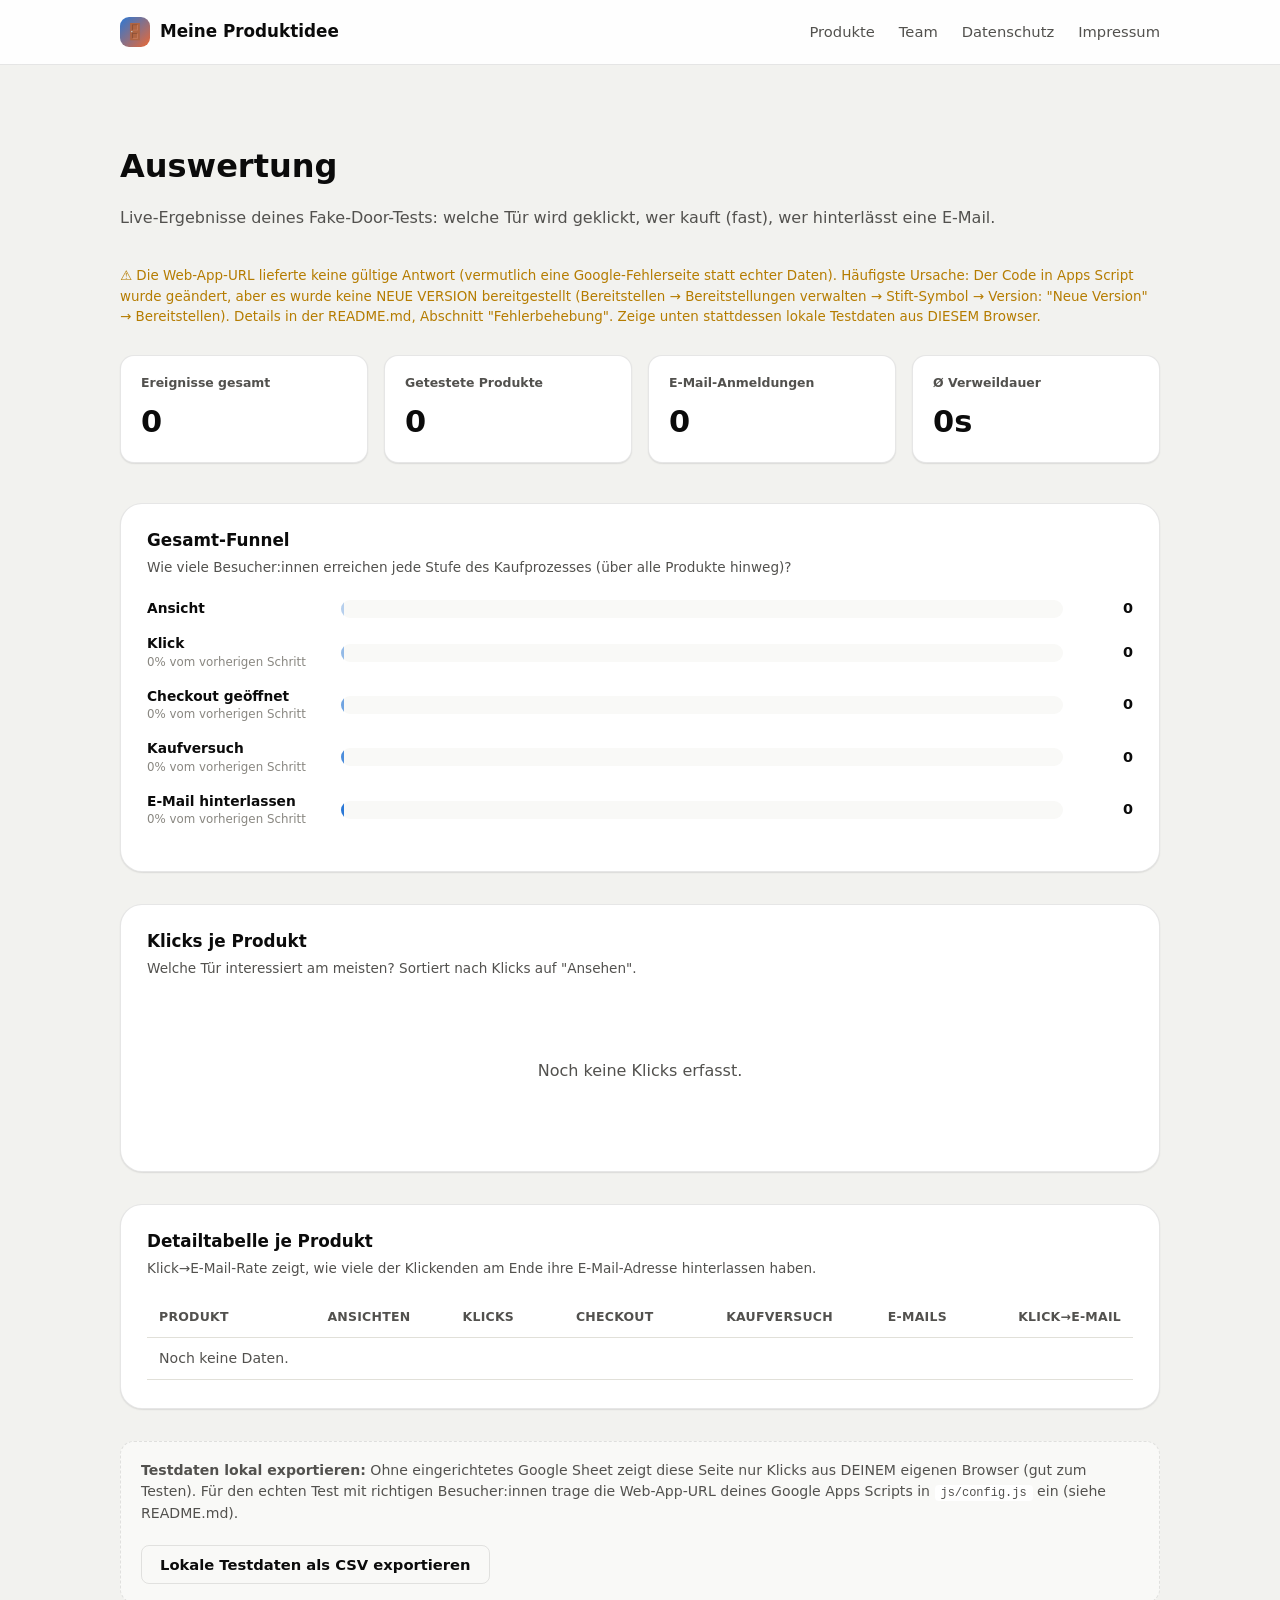
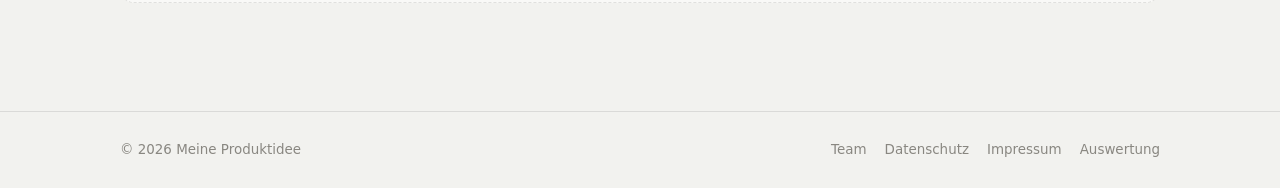
==== auswertung.html @ 1267caf6 "fake door test v1" ====
<!doctype html>
<html lang="de">
<head>
<meta charset="UTF-8">
<meta name="viewport" content="width=device-width, initial-scale=1">
<title>Auswertung – {{siteTitle}}</title>
<link rel="stylesheet" href="css/style.css">
</head>
<body>

<header class="site-header">
  <div class="container">
    <a href="index.html" class="brand">
      <span class="logo-dot"><span data-logo-emoji>🚪</span></span>
      <span data-site-title>Meine Produktidee</span>
    </a>
    <nav class="nav-links">
      <a href="index.html">Produkte</a>
      <a href="team.html">Team</a>
      <a href="datenschutz.html">Datenschutz</a>
      <a href="impressum.html">Impressum</a>
    </nav>
  </div>
</header>

<div class="page-content">
  <div class="container">
    <h1>Auswertung</h1>
    <p class="lead">Live-Ergebnisse deines Fake-Door-Tests: welche Tür wird geklickt, wer kauft (fast), wer hinterlässt eine E-Mail.</p>
    <p class="source-note" id="sourceNote"></p>

    <div class="kpi-row">
      <div class="kpi-tile">
        <div class="kpi-label">Ereignisse gesamt</div>
        <div class="kpi-value" id="kpiEvents">0</div>
      </div>
      <div class="kpi-tile">
        <div class="kpi-label">Getestete Produkte</div>
        <div class="kpi-value" id="kpiDoors">0</div>
      </div>
      <div class="kpi-tile">
        <div class="kpi-label">E-Mail-Anmeldungen</div>
        <div class="kpi-value" id="kpiEmails">0</div>
      </div>
      <div class="kpi-tile">
        <div class="kpi-label">Ø Verweildauer</div>
        <div class="kpi-value" id="kpiDuration">0s</div>
      </div>
    </div>

    <div class="viz-card">
      <h2>Gesamt-Funnel</h2>
      <p class="viz-sub">Wie viele Besucher:innen erreichen jede Stufe des Kaufprozesses (über alle Produkte hinweg)?</p>
      <div id="funnelChart"></div>
    </div>

    <div class="viz-card">
      <h2>Klicks je Produkt</h2>
      <p class="viz-sub">Welche Tür interessiert am meisten? Sortiert nach Klicks auf "Ansehen".</p>
      <div id="doorBars"></div>
    </div>

    <div class="viz-card">
      <h2>Detailtabelle je Produkt</h2>
      <p class="viz-sub">Klick→E-Mail-Rate zeigt, wie viele der Klickenden am Ende ihre E-Mail-Adresse hinterlassen haben.</p>
      <div class="data-table-wrap">
        <table class="data-table" id="doorTable">
          <thead>
            <tr>
              <th>Produkt</th>
              <th>Ansichten</th>
              <th>Klicks</th>
              <th>Checkout</th>
              <th>Kaufversuch</th>
              <th>E-Mails</th>
              <th>Klick→E-Mail</th>
            </tr>
          </thead>
          <tbody></tbody>
        </table>
      </div>
    </div>

    <div class="setup-callout">
      <strong>Testdaten lokal exportieren:</strong> Ohne eingerichtetes Google Sheet zeigt diese Seite nur Klicks aus
      DEINEM eigenen Browser (gut zum Testen). Für den echten Test mit richtigen Besucher:innen trage die
      Web-App-URL deines Google Apps Scripts in <code>js/config.js</code> ein (siehe README.md).
      <br><br>
      <button type="button" class="btn btn-ghost" id="exportCsvBtn">Lokale Testdaten als CSV exportieren</button>
    </div>
  </div>
</div>

<footer class="site-footer">
  <div class="container">
    <span>&copy; <span id="year"></span> <span data-site-title>Meine Produktidee</span></span>
    <nav>
      <a href="team.html">Team</a>
      <a href="datenschutz.html">Datenschutz</a>
      <a href="impressum.html">Impressum</a>
      <a href="auswertung.html">Auswertung</a>
    </nav>
  </div>
</footer>

<script src="js/config.js"></script>
<script src="js/tracking.js"></script>
<script src="js/app.js"></script>
<script src="js/stats.js"></script>
<script>document.getElementById("year").textContent = new Date().getFullYear();</script>
</body>
</html>
---- css/style.css ----
/* =====================================================================
   FAKE-DOOR-TEST – ZENTRALES STYLESHEET
   Farben lassen sich unten in :root anpassen. Wer NUR die Markenfarbe
   wechseln will, ändert --brand und --brand-dark. Mehr Feintuning ist
   nicht nötig, um professionell auszusehen.
   ===================================================================== */

:root {
  color-scheme: light;

  /* Marke – hier deine Hauptfarbe eintragen (Hex-Code) */
  --brand: #2a78d6;
  --brand-dark: #184f95;
  --brand-contrast: #ffffff;
  --accent: #eb6834;
  --accent-dark: #b94d20;

  /* Neutrale Töne */
  --surface-1: #ffffff;
  --surface-2: #f9f9f7;
  --page-plane: #f2f2ef;
  --text-primary: #0b0b0b;
  --text-secondary: #52514e;
  --muted: #898781;
  --gridline: #e1e0d9;
  --border: rgba(11, 11, 11, 0.1);

  /* Status */
  --good: #0ca30c;
  --good-bg: #e8f7e8;
  --critical: #d03b3b;
  --critical-bg: #fbeaea;
  --warning: #b57c00;
  --warning-bg: #fdf3dc;

  --radius-sm: 8px;
  --radius-md: 14px;
  --radius-lg: 22px;
  --shadow-sm: 0 1px 2px rgba(11, 11, 11, 0.06), 0 1px 1px rgba(11, 11, 11, 0.04);
  --shadow-md: 0 8px 24px rgba(11, 11, 11, 0.10), 0 2px 6px rgba(11, 11, 11, 0.06);
  --shadow-lg: 0 24px 60px rgba(11, 11, 11, 0.22);
  --font: system-ui, -apple-system, "Segoe UI", Roboto, sans-serif;
}

@media (prefers-color-scheme: dark) {
  :root:not([data-theme="light"]) {
    color-scheme: dark;
    --surface-1: #1e1e1c;
    --surface-2: #171716;
    --page-plane: #0d0d0d;
    --text-primary: #ffffff;
    --text-secondary: #c3c2b7;
    --muted: #8f8d86;
    --gridline: #2c2c2a;
    --border: rgba(255, 255, 255, 0.12);
    --good: #0ca30c;
    --good-bg: #113311;
    --critical: #e66767;
    --critical-bg: #3a1616;
    --warning: #eda100;
    --warning-bg: #3a2c05;
    --shadow-md: 0 8px 24px rgba(0, 0, 0, 0.45), 0 2px 6px rgba(0, 0, 0, 0.3);
    --shadow-lg: 0 24px 60px rgba(0, 0, 0, 0.6);
  }
}

* { box-sizing: border-box; }
html, body { margin: 0; padding: 0; }
body {
  font-family: var(--font);
  background: var(--page-plane);
  color: var(--text-primary);
  line-height: 1.5;
  -webkit-font-smoothing: antialiased;
}
img { max-width: 100%; display: block; }
a { color: var(--brand); text-decoration: none; }
a:hover { text-decoration: underline; }
.container {
  max-width: 1080px;
  margin: 0 auto;
  padding: 0 20px;
}
button { font-family: inherit; }

/* ---------- Header / Nav ---------- */
.site-header {
  position: sticky;
  top: 0;
  z-index: 40;
  background: color-mix(in srgb, var(--surface-1) 92%, transparent);
  backdrop-filter: saturate(180%) blur(10px);
  border-bottom: 1px solid var(--border);
}
.site-header .container {
  display: flex;
  align-items: center;
  justify-content: space-between;
  height: 64px;
}
.brand {
  display: flex;
  align-items: center;
  gap: 10px;
  font-weight: 700;
  font-size: 1.05rem;
  color: var(--text-primary);
}
.brand:hover { text-decoration: none; }
.brand .logo-dot {
  width: 30px;
  height: 30px;
  border-radius: 9px;
  background: linear-gradient(135deg, var(--brand), var(--accent));
  display: flex;
  align-items: center;
  justify-content: center;
  font-size: 1rem;
}
.nav-links {
  display: flex;
  gap: 24px;
  align-items: center;
}
.nav-links a {
  color: var(--text-secondary);
  font-size: 0.92rem;
  font-weight: 500;
}
.nav-links a:hover { color: var(--text-primary); text-decoration: none; }

@media (max-width: 640px) {
  .site-header .container {
    flex-wrap: wrap;
    height: auto;
    row-gap: 8px;
    padding-top: 12px;
    padding-bottom: 12px;
  }
  .nav-links {
    width: 100%;
    flex-wrap: wrap;
    justify-content: center;
    gap: 8px 16px;
  }
}

/* ---------- Hero ---------- */
.hero {
  padding: 72px 0 48px;
  text-align: center;
}
.hero h1 {
  font-size: clamp(2rem, 4.5vw, 3rem);
  line-height: 1.15;
  margin: 0 0 16px;
  letter-spacing: -0.02em;
}
.hero p.subtext {
  font-size: 1.15rem;
  color: var(--text-secondary);
  max-width: 640px;
  margin: 0 auto;
}
.hero .badge {
  display: inline-block;
  padding: 6px 14px;
  border-radius: 999px;
  background: color-mix(in srgb, var(--brand) 12%, transparent);
  color: var(--brand-dark);
  font-size: 0.82rem;
  font-weight: 600;
  margin-bottom: 18px;
}

/* ---------- Doors grid ---------- */
.doors-section { padding: 24px 0 80px; }
.doors-grid {
  display: grid;
  grid-template-columns: repeat(auto-fit, minmax(260px, 1fr));
  gap: 22px;
  margin-top: 32px;
}
.door-card {
  background: var(--surface-1);
  border: 1px solid var(--border);
  border-radius: var(--radius-lg);
  overflow: hidden;
  box-shadow: var(--shadow-sm);
  transition: transform 0.18s ease, box-shadow 0.18s ease;
  cursor: pointer;
  display: flex;
  flex-direction: column;
  text-align: left;
}
.door-card:hover {
  transform: translateY(-4px);
  box-shadow: var(--shadow-md);
}
.door-media {
  aspect-ratio: 4 / 3;
  width: 100%;
  background: linear-gradient(135deg, var(--brand), var(--accent));
  display: flex;
  align-items: center;
  justify-content: center;
  font-size: 3rem;
  position: relative;
}
.door-media img { width: 100%; height: 100%; object-fit: cover; }
.door-badge {
  position: absolute;
  top: 12px;
  left: 12px;
  background: var(--surface-1);
  color: var(--text-primary);
  font-size: 0.72rem;
  font-weight: 700;
  padding: 4px 10px;
  border-radius: 999px;
  box-shadow: var(--shadow-sm);
}
.door-body {
  padding: 18px 20px 20px;
  display: flex;
  flex-direction: column;
  gap: 8px;
  flex: 1;
}
.door-body h3 { margin: 0; font-size: 1.1rem; }
.door-body p {
  margin: 0;
  color: var(--text-secondary);
  font-size: 0.92rem;
  flex: 1;
}
.door-footer {
  display: flex;
  align-items: center;
  justify-content: space-between;
  margin-top: 6px;
}
.door-price { font-weight: 700; font-size: 1.05rem; }
.btn {
  display: inline-flex;
  align-items: center;
  justify-content: center;
  gap: 8px;
  padding: 10px 18px;
  border-radius: var(--radius-sm);
  border: none;
  font-weight: 600;
  font-size: 0.92rem;
  cursor: pointer;
  transition: filter 0.15s ease, transform 0.1s ease;
}
.btn:active { transform: scale(0.98); }
.btn-primary { background: var(--brand); color: var(--brand-contrast); }
.btn-primary:hover { filter: brightness(1.08); }
.btn-accent { background: var(--accent); color: #fff; }
.btn-accent:hover { filter: brightness(1.08); }
.btn-ghost {
  background: transparent;
  color: var(--text-primary);
  border: 1px solid var(--border);
}
.btn-ghost:hover { background: var(--surface-2); }
.btn-block { width: 100%; }
.btn:disabled { opacity: 0.6; cursor: not-allowed; }

/* ---------- Modal / Checkout ---------- */
.modal-overlay {
  position: fixed;
  inset: 0;
  background: rgba(11, 11, 11, 0.55);
  display: none;
  align-items: center;
  justify-content: center;
  padding: 20px;
  z-index: 100;
}
.modal-overlay.open { display: flex; }
.modal-card {
  background: var(--surface-1);
  border-radius: var(--radius-lg);
  max-width: 460px;
  width: 100%;
  max-height: 92vh;
  overflow-y: auto;
  box-shadow: var(--shadow-lg);
  padding: 26px 26px 28px;
  position: relative;
  animation: modal-in 0.18s ease;
}
@keyframes modal-in {
  from { opacity: 0; transform: translateY(8px) scale(0.98); }
  to { opacity: 1; transform: translateY(0) scale(1); }
}
.modal-close {
  position: absolute;
  top: 16px;
  right: 16px;
  width: 32px;
  height: 32px;
  border-radius: 50%;
  border: none;
  background: var(--surface-2);
  color: var(--text-secondary);
  font-size: 1.1rem;
  cursor: pointer;
  display: flex;
  align-items: center;
  justify-content: center;
}
.modal-close:hover { background: var(--gridline); }
.modal-product {
  display: flex;
  gap: 14px;
  align-items: center;
  margin-bottom: 18px;
  padding-bottom: 18px;
  border-bottom: 1px solid var(--gridline);
}
.modal-product .thumb {
  width: 52px;
  height: 52px;
  border-radius: 12px;
  background: linear-gradient(135deg, var(--brand), var(--accent));
  display: flex;
  align-items: center;
  justify-content: center;
  font-size: 1.5rem;
  flex-shrink: 0;
  overflow: hidden;
}
.modal-product .thumb img { width: 100%; height: 100%; object-fit: cover; }
.modal-product h2 { margin: 0 0 2px; font-size: 1.08rem; }
.modal-product .price { color: var(--text-secondary); font-size: 0.9rem; }

.field { margin-bottom: 14px; }
.field label {
  display: block;
  font-size: 0.82rem;
  font-weight: 600;
  margin-bottom: 6px;
  color: var(--text-secondary);
}
.field input {
  width: 100%;
  padding: 11px 13px;
  border-radius: var(--radius-sm);
  border: 1px solid var(--border);
  background: var(--surface-2);
  color: var(--text-primary);
  font-size: 0.95rem;
}
.field input:focus {
  outline: 2px solid var(--brand);
  outline-offset: 1px;
}
.field-row { display: flex; gap: 12px; }
.field-row .field { flex: 1; }

.demo-note {
  font-size: 0.76rem;
  color: var(--muted);
  text-align: center;
  margin-top: 14px;
  display: flex;
  align-items: center;
  justify-content: center;
  gap: 6px;
}

.step { display: none; }
.step.active { display: block; }

.reveal-icon {
  width: 56px;
  height: 56px;
  border-radius: 50%;
  background: color-mix(in srgb, var(--brand) 14%, transparent);
  display: flex;
  align-items: center;
  justify-content: center;
  font-size: 1.6rem;
  margin: 4px auto 16px;
}
.reveal-title { text-align: center; font-size: 1.2rem; margin: 0 0 8px; }
.reveal-text {
  text-align: center;
  color: var(--text-secondary);
  font-size: 0.94rem;
  margin: 0 0 20px;
}
.consent-line {
  display: flex;
  gap: 8px;
  align-items: flex-start;
  font-size: 0.78rem;
  color: var(--text-secondary);
  margin: 12px 0 18px;
}
.consent-line input { margin-top: 3px; }

.form-msg {
  font-size: 0.85rem;
  padding: 10px 12px;
  border-radius: var(--radius-sm);
  margin-top: 10px;
  display: none;
}
.form-msg.show { display: block; }
.form-msg.success { background: var(--good-bg); color: var(--good); }
.form-msg.error { background: var(--critical-bg); color: var(--critical); }

.thanks-box { text-align: center; padding: 6px 0 4px; }

/* ---------- Team ---------- */
.team-grid {
  display: grid;
  grid-template-columns: repeat(auto-fit, minmax(220px, 1fr));
  gap: 24px;
  margin-top: 32px;
}
.team-card {
  background: var(--surface-1);
  border: 1px solid var(--border);
  border-radius: var(--radius-lg);
  padding: 24px 20px;
  text-align: center;
  box-shadow: var(--shadow-sm);
}
.team-avatar {
  width: 84px;
  height: 84px;
  border-radius: 50%;
  margin: 0 auto 14px;
  background: linear-gradient(135deg, var(--brand), var(--accent));
  display: flex;
  align-items: center;
  justify-content: center;
  font-size: 1.8rem;
  color: #fff;
  overflow: hidden;
}
.team-avatar img { width: 100%; height: 100%; object-fit: cover; }
.team-card h3 { margin: 0 0 2px; }
.team-card .role { color: var(--brand); font-size: 0.86rem; font-weight: 600; margin-bottom: 8px; }
.team-card p.bio { color: var(--text-secondary); font-size: 0.88rem; margin: 0; }

/* ---------- Static content pages ---------- */
.page-content { padding: 56px 0 80px; }
.page-content h1 { font-size: 2rem; margin-bottom: 6px; }
.page-content .lead { color: var(--text-secondary); margin-bottom: 36px; }
.page-content h2 { font-size: 1.2rem; margin-top: 36px; }
.page-content section { max-width: 760px; }
.placeholder {
  background: var(--warning-bg);
  color: var(--warning);
  padding: 2px 6px;
  border-radius: 4px;
  font-weight: 600;
  font-size: 0.92em;
}

/* ---------- Footer ---------- */
.site-footer {
  border-top: 1px solid var(--border);
  padding: 28px 0;
  color: var(--muted);
  font-size: 0.84rem;
}
.site-footer .container {
  display: flex;
  flex-wrap: wrap;
  gap: 14px;
  align-items: center;
  justify-content: space-between;
}
.site-footer nav { display: flex; gap: 18px; flex-wrap: wrap; }
.site-footer a { color: var(--muted); }

/* ---------- Consent banner ---------- */
.consent-banner {
  position: fixed;
  left: 16px;
  right: 16px;
  bottom: 16px;
  max-width: 640px;
  margin: 0 auto;
  background: var(--surface-1);
  border: 1px solid var(--border);
  border-radius: var(--radius-md);
  box-shadow: var(--shadow-lg);
  padding: 18px 20px;
  z-index: 200;
  display: none;
}
.consent-banner.open { display: block; }
.consent-banner p {
  margin: 0 0 12px;
  font-size: 0.86rem;
  color: var(--text-secondary);
}
.consent-banner .actions { display: flex; gap: 10px; flex-wrap: wrap; }

/* ---------- Utility ---------- */
.spinner {
  width: 18px;
  height: 18px;
  border-radius: 50%;
  border: 2.5px solid rgba(255, 255, 255, 0.4);
  border-top-color: #fff;
  animation: spin 0.7s linear infinite;
  display: inline-block;
}
@keyframes spin { to { transform: rotate(360deg); } }

.visually-hidden {
  position: absolute;
  width: 1px;
  height: 1px;
  overflow: hidden;
  clip: rect(0 0 0 0);
}

.empty-state {
  text-align: center;
  padding: 60px 20px;
  color: var(--text-secondary);
}

/* ---------- Auswertung / Dashboard ---------- */
.source-note {
  font-size: 0.84rem;
  margin-bottom: 28px;
}
.kpi-row {
  display: grid;
  grid-template-columns: repeat(auto-fit, minmax(180px, 1fr));
  gap: 16px;
  margin-bottom: 40px;
}
.kpi-tile {
  background: var(--surface-1);
  border: 1px solid var(--border);
  border-radius: var(--radius-md);
  padding: 18px 20px;
  box-shadow: var(--shadow-sm);
}
.kpi-tile .kpi-label {
  font-size: 0.78rem;
  color: var(--text-secondary);
  font-weight: 600;
  margin-bottom: 6px;
}
.kpi-tile .kpi-value {
  font-size: 1.9rem;
  font-weight: 700;
  font-variant-numeric: tabular-nums;
}

.viz-card {
  background: var(--surface-1);
  border: 1px solid var(--border);
  border-radius: var(--radius-lg);
  padding: 24px 26px 28px;
  margin-bottom: 32px;
  box-shadow: var(--shadow-sm);
}
.viz-card h2 { margin: 0 0 4px; font-size: 1.05rem; }
.viz-card .viz-sub { color: var(--text-secondary); font-size: 0.85rem; margin: 0 0 20px; }

.funnel-row {
  display: grid;
  grid-template-columns: 180px 1fr 56px;
  align-items: center;
  gap: 14px;
  margin-bottom: 14px;
}
.funnel-label {
  font-size: 0.86rem;
  color: var(--text-primary);
  font-weight: 600;
  display: flex;
  flex-direction: column;
}
.funnel-conv {
  font-weight: 400;
  color: var(--muted);
  font-size: 0.74rem;
}
.funnel-track {
  background: var(--surface-2);
  border-radius: 999px;
  height: 18px;
  overflow: hidden;
}
.funnel-fill {
  height: 100%;
  border-radius: 999px;
  min-width: 3px;
  transition: width 0.4s ease;
}
.funnel-value {
  text-align: right;
  font-variant-numeric: tabular-nums;
  font-weight: 700;
  font-size: 0.9rem;
}

.data-table-wrap { overflow-x: auto; }
table.data-table {
  width: 100%;
  border-collapse: collapse;
  font-size: 0.88rem;
}
table.data-table th, table.data-table td {
  text-align: left;
  padding: 10px 12px;
  border-bottom: 1px solid var(--gridline);
  white-space: nowrap;
}
table.data-table th {
  color: var(--text-secondary);
  font-weight: 600;
  font-size: 0.78rem;
  text-transform: uppercase;
  letter-spacing: 0.02em;
}
table.data-table td:not(:first-child), table.data-table th:not(:first-child) {
  text-align: right;
  font-variant-numeric: tabular-nums;
}

.setup-callout {
  background: var(--surface-2);
  border: 1px dashed var(--border);
  border-radius: var(--radius-md);
  padding: 18px 20px;
  margin-bottom: 28px;
  font-size: 0.88rem;
  color: var(--text-secondary);
}
.setup-callout code {
  background: var(--surface-1);
  padding: 1px 6px;
  border-radius: 4px;
  font-size: 0.85em;
}
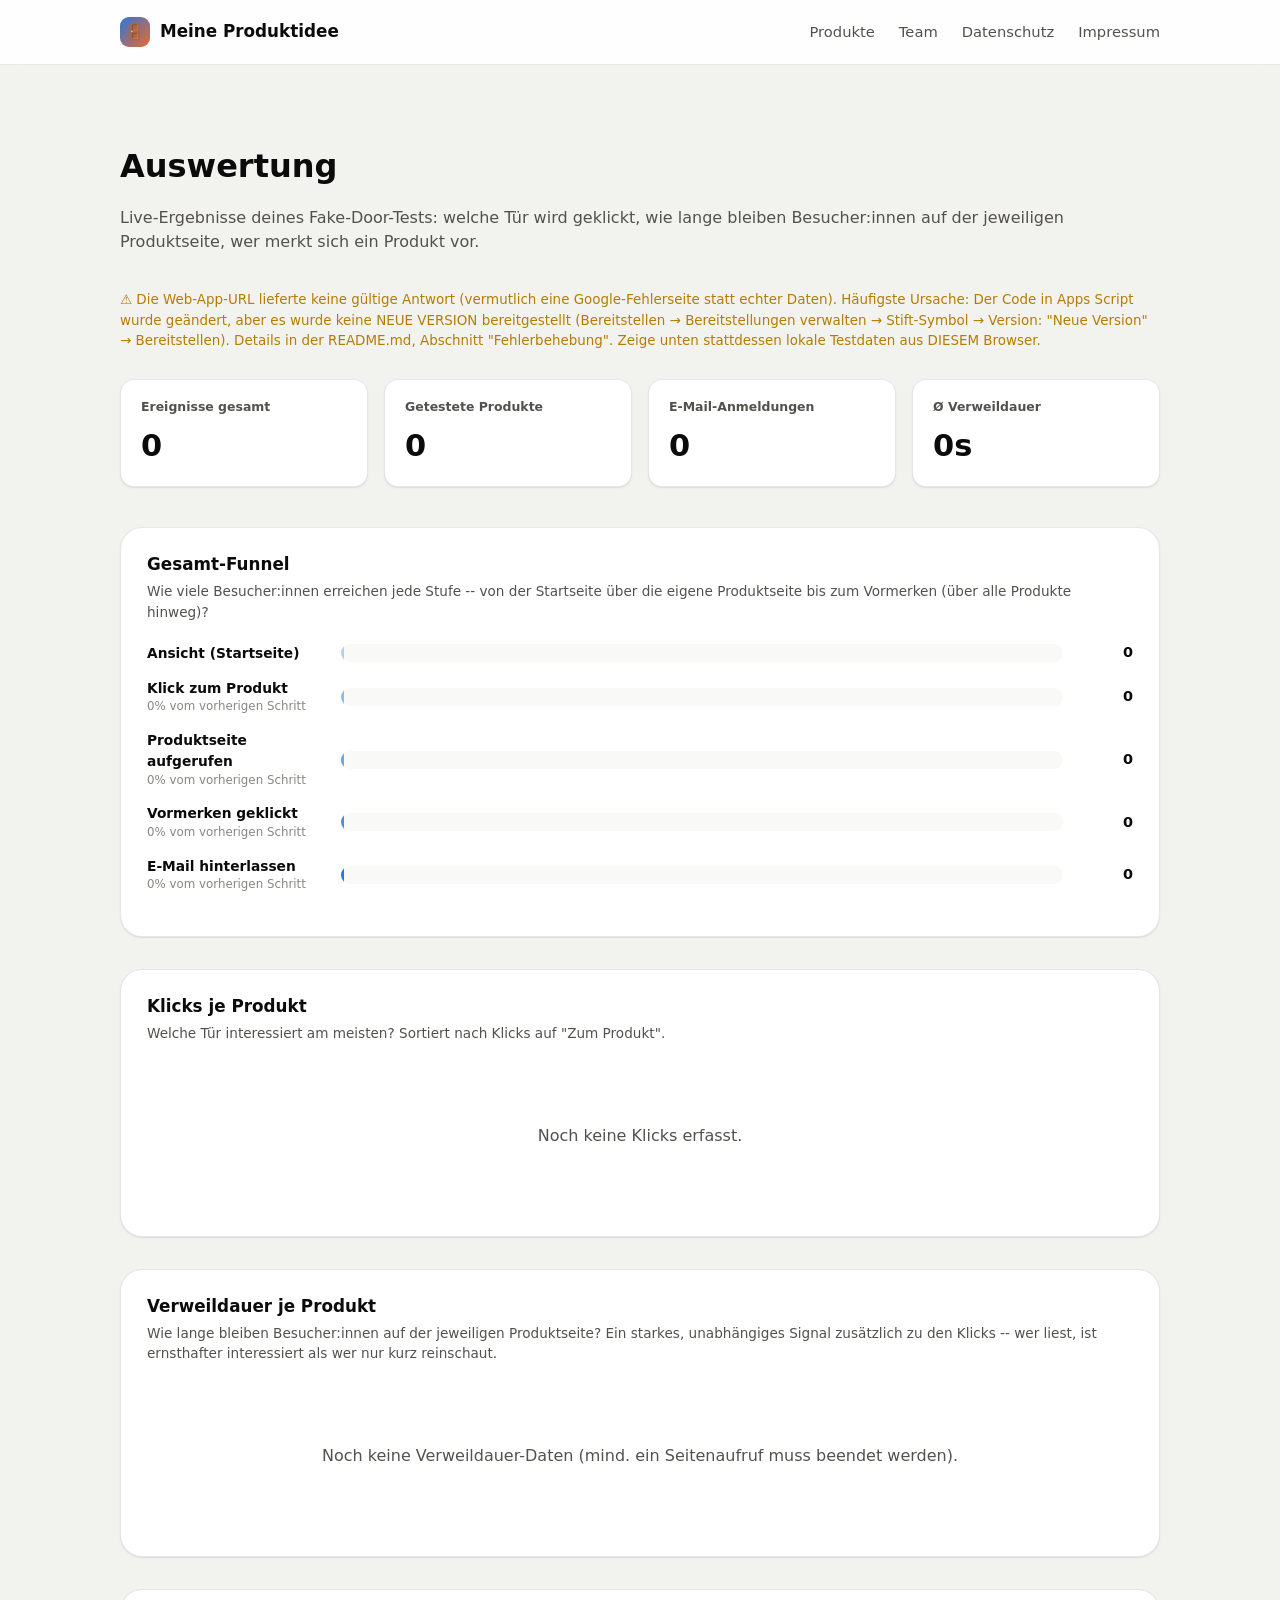
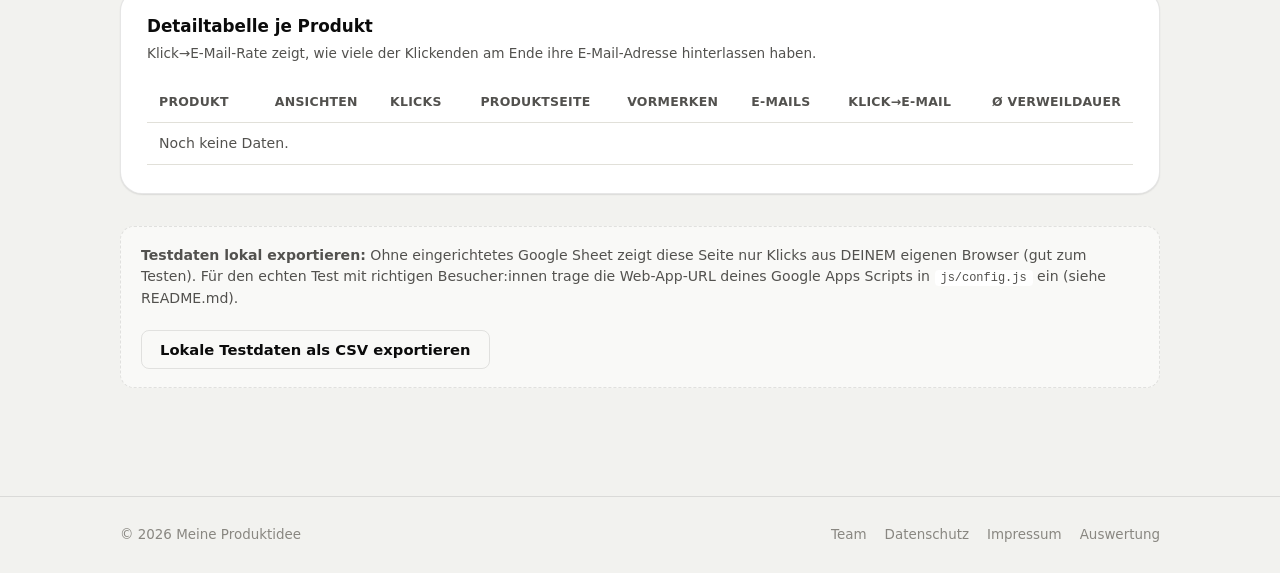
==== commit 886df2b1: "updated" ====
--- a/auswertung.html
+++ b/auswertung.html
@@ -26,7 +26,7 @@
 <div class="page-content">
   <div class="container">
     <h1>Auswertung</h1>
-    <p class="lead">Live-Ergebnisse deines Fake-Door-Tests: welche Tür wird geklickt, wer kauft (fast), wer hinterlässt eine E-Mail.</p>
+    <p class="lead">Live-Ergebnisse deines Fake-Door-Tests: welche Tür wird geklickt, wie lange bleiben Besucher:innen auf der jeweiligen Produktseite, wer merkt sich ein Produkt vor.</p>
     <p class="source-note" id="sourceNote"></p>
 
     <div class="kpi-row">
@@ -50,14 +50,20 @@
 
     <div class="viz-card">
       <h2>Gesamt-Funnel</h2>
-      <p class="viz-sub">Wie viele Besucher:innen erreichen jede Stufe des Kaufprozesses (über alle Produkte hinweg)?</p>
+      <p class="viz-sub">Wie viele Besucher:innen erreichen jede Stufe -- von der Startseite über die eigene Produktseite bis zum Vormerken (über alle Produkte hinweg)?</p>
       <div id="funnelChart"></div>
     </div>
 
     <div class="viz-card">
       <h2>Klicks je Produkt</h2>
-      <p class="viz-sub">Welche Tür interessiert am meisten? Sortiert nach Klicks auf "Ansehen".</p>
+      <p class="viz-sub">Welche Tür interessiert am meisten? Sortiert nach Klicks auf "Zum Produkt".</p>
       <div id="doorBars"></div>
+    </div>
+
+    <div class="viz-card">
+      <h2>Verweildauer je Produkt</h2>
+      <p class="viz-sub">Wie lange bleiben Besucher:innen auf der jeweiligen Produktseite? Ein starkes, unabhängiges Signal zusätzlich zu den Klicks -- wer liest, ist ernsthafter interessiert als wer nur kurz reinschaut.</p>
+      <div id="durationBars"></div>
     </div>
 
     <div class="viz-card">
@@ -70,10 +76,11 @@
               <th>Produkt</th>
               <th>Ansichten</th>
               <th>Klicks</th>
-              <th>Checkout</th>
-              <th>Kaufversuch</th>
+              <th>Produktseite</th>
+              <th>Vormerken</th>
               <th>E-Mails</th>
               <th>Klick→E-Mail</th>
+              <th>Ø Verweildauer</th>
             </tr>
           </thead>
           <tbody></tbody>
--- a/css/style.css
+++ b/css/style.css
@@ -145,24 +145,24 @@
   }
 }
 
-/* ---------- Hero ---------- */
-.hero {
+/* ---------- WARUM -- der große Aufhänger (Golden Circle: Why) ---------- */
+.why-section {
   padding: 72px 0 48px;
   text-align: center;
 }
-.hero h1 {
+.why-section h1 {
   font-size: clamp(2rem, 4.5vw, 3rem);
   line-height: 1.15;
   margin: 0 0 16px;
   letter-spacing: -0.02em;
 }
-.hero p.subtext {
+.why-section p.subtext {
   font-size: 1.15rem;
   color: var(--text-secondary);
   max-width: 640px;
   margin: 0 auto;
 }
-.hero .badge {
+.why-section .badge {
   display: inline-block;
   padding: 6px 14px;
   border-radius: 999px;
@@ -173,8 +173,91 @@
   margin-bottom: 18px;
 }
 
-/* ---------- Doors grid ---------- */
-.doors-section { padding: 24px 0 80px; }
+/* ---------- WIE -- 3 Ansatz-Punkte (Golden Circle: How) ---------- */
+.how-section { padding: 24px 0 56px; }
+.how-section h2 {
+  text-align: center;
+  font-size: 1.6rem;
+  margin: 0 0 32px;
+}
+.how-grid {
+  display: grid;
+  grid-template-columns: repeat(auto-fit, minmax(220px, 1fr));
+  gap: 22px;
+}
+.how-card {
+  text-align: center;
+  padding: 8px 12px;
+}
+.how-icon {
+  width: 56px;
+  height: 56px;
+  margin: 0 auto 14px;
+  border-radius: 16px;
+  background: color-mix(in srgb, var(--brand) 12%, transparent);
+  display: flex;
+  align-items: center;
+  justify-content: center;
+  font-size: 1.6rem;
+}
+.how-card h3 { margin: 0 0 6px; font-size: 1.02rem; }
+.how-card p { margin: 0; color: var(--text-secondary); font-size: 0.9rem; }
+
+/* ---------- Produktseite (produkt.html) ---------- */
+.product-hero { padding: 48px 0 80px; }
+.product-hero-grid {
+  display: grid;
+  grid-template-columns: 1fr 1fr;
+  gap: 48px;
+  align-items: start;
+}
+@media (max-width: 760px) {
+  .product-hero-grid { grid-template-columns: 1fr; gap: 28px; }
+}
+.product-media {
+  aspect-ratio: 4 / 3;
+  border-radius: var(--radius-lg);
+  background: linear-gradient(135deg, var(--brand), var(--accent));
+  display: flex;
+  align-items: center;
+  justify-content: center;
+  font-size: 5rem;
+  overflow: hidden;
+  box-shadow: var(--shadow-md);
+}
+.product-media img { width: 100%; height: 100%; object-fit: cover; }
+.back-link {
+  display: inline-block;
+  font-size: 0.86rem;
+  color: var(--text-secondary);
+  margin-bottom: 14px;
+}
+.product-badge {
+  position: static;
+  margin-bottom: 10px;
+}
+.product-info h1 { margin: 0 0 10px; font-size: 1.9rem; }
+.product-description {
+  color: var(--text-secondary);
+  font-size: 1.02rem;
+  margin: 0 0 16px;
+}
+.product-price {
+  font-weight: 700;
+  font-size: 1.4rem;
+  margin-bottom: 24px;
+}
+/* Formular-Bausteine sind standardmäßig zentriert (fürs Modal gedacht) --
+   auf der linksbündigen Produktseite sollen sie sich einfügen. */
+.product-info .reveal-icon { margin-left: 0; }
+.product-info .reveal-title,
+.product-info .reveal-text {
+  text-align: left;
+}
+
+/* ---------- WAS -- Türen-Grid (jede Karte verlinkt auf produkt.html) ---------- */
+.what-section { padding: 24px 0 80px; }
+.what-section .lead { margin-top: 8px; }
 .doors-grid {
   display: grid;
   grid-template-columns: repeat(auto-fit, minmax(260px, 1fr));
@@ -192,10 +275,14 @@
   display: flex;
   flex-direction: column;
   text-align: left;
+  color: inherit;
+  text-decoration: none;
 }
 .door-card:hover {
   transform: translateY(-4px);
   box-shadow: var(--shadow-md);
+  text-decoration: none;
+  color: inherit;
 }
 .door-media {
   aspect-ratio: 4 / 3;
@@ -268,75 +355,7 @@
 .btn-block { width: 100%; }
 .btn:disabled { opacity: 0.6; cursor: not-allowed; }
 
-/* ---------- Modal / Checkout ---------- */
-.modal-overlay {
-  position: fixed;
-  inset: 0;
-  background: rgba(11, 11, 11, 0.55);
-  display: none;
-  align-items: center;
-  justify-content: center;
-  padding: 20px;
-  z-index: 100;
-}
-.modal-overlay.open { display: flex; }
-.modal-card {
-  background: var(--surface-1);
-  border-radius: var(--radius-lg);
-  max-width: 460px;
-  width: 100%;
-  max-height: 92vh;
-  overflow-y: auto;
-  box-shadow: var(--shadow-lg);
-  padding: 26px 26px 28px;
-  position: relative;
-  animation: modal-in 0.18s ease;
-}
-@keyframes modal-in {
-  from { opacity: 0; transform: translateY(8px) scale(0.98); }
-  to { opacity: 1; transform: translateY(0) scale(1); }
-}
-.modal-close {
-  position: absolute;
-  top: 16px;
-  right: 16px;
-  width: 32px;
-  height: 32px;
-  border-radius: 50%;
-  border: none;
-  background: var(--surface-2);
-  color: var(--text-secondary);
-  font-size: 1.1rem;
-  cursor: pointer;
-  display: flex;
-  align-items: center;
-  justify-content: center;
-}
-.modal-close:hover { background: var(--gridline); }
-.modal-product {
-  display: flex;
-  gap: 14px;
-  align-items: center;
-  margin-bottom: 18px;
-  padding-bottom: 18px;
-  border-bottom: 1px solid var(--gridline);
-}
-.modal-product .thumb {
-  width: 52px;
-  height: 52px;
-  border-radius: 12px;
-  background: linear-gradient(135deg, var(--brand), var(--accent));
-  display: flex;
-  align-items: center;
-  justify-content: center;
-  font-size: 1.5rem;
-  flex-shrink: 0;
-  overflow: hidden;
-}
-.modal-product .thumb img { width: 100%; height: 100%; object-fit: cover; }
-.modal-product h2 { margin: 0 0 2px; font-size: 1.08rem; }
-.modal-product .price { color: var(--text-secondary); font-size: 0.9rem; }
-
+/* ---------- Formular-Bausteine (wiederverwendet auf der Produktseite) ---------- */
 .field { margin-bottom: 14px; }
 .field label {
   display: block;
@@ -360,17 +379,6 @@
 }
 .field-row { display: flex; gap: 12px; }
 .field-row .field { flex: 1; }
-
-.demo-note {
-  font-size: 0.76rem;
-  color: var(--muted);
-  text-align: center;
-  margin-top: 14px;
-  display: flex;
-  align-items: center;
-  justify-content: center;
-  gap: 6px;
-}
 
 .step { display: none; }
 .step.active { display: block; }
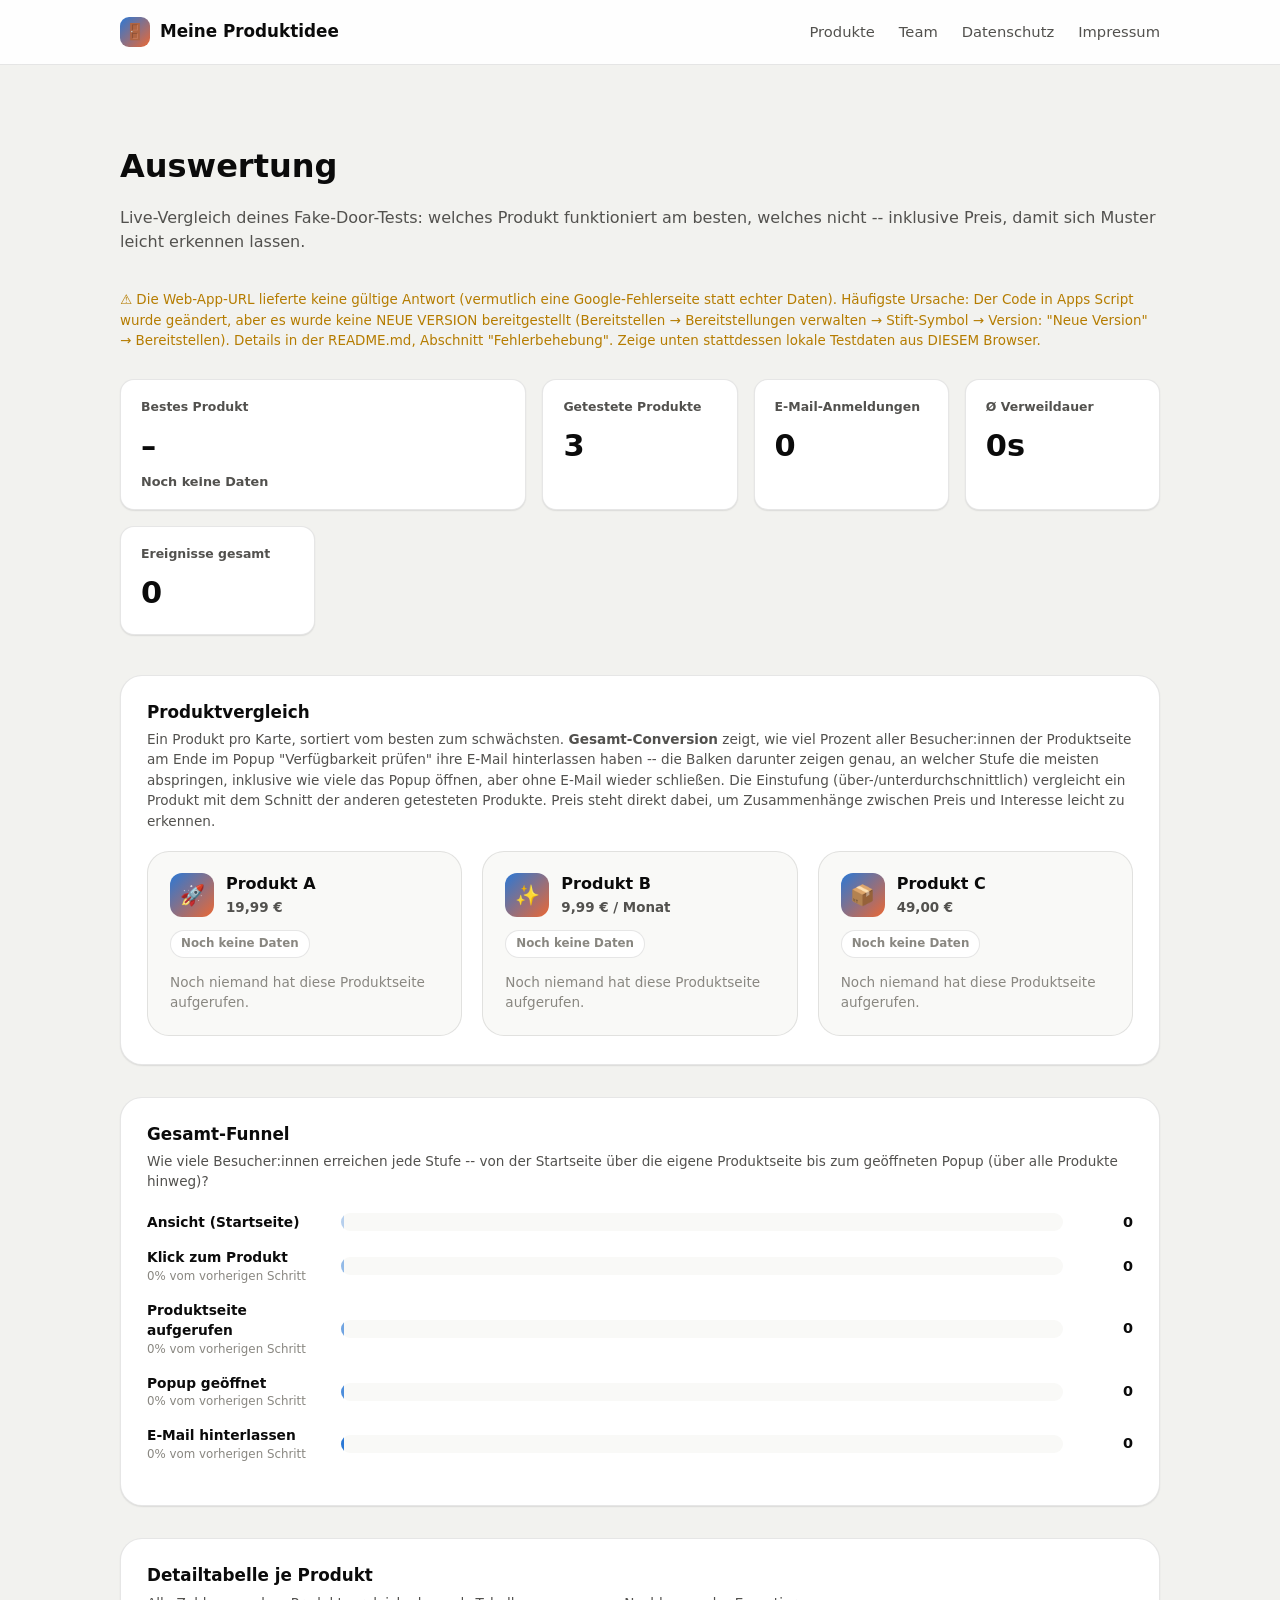
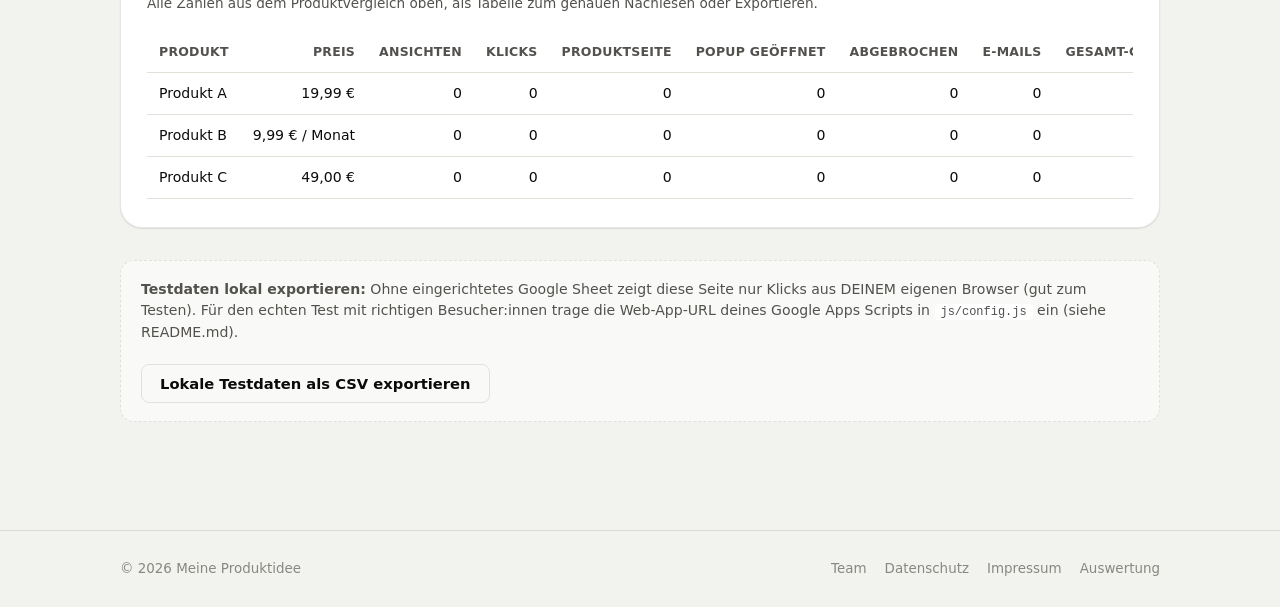
==== commit 15abaf36: "new version with check actuality" ====
--- a/auswertung.html
+++ b/auswertung.html
@@ -26,13 +26,14 @@
 <div class="page-content">
   <div class="container">
     <h1>Auswertung</h1>
-    <p class="lead">Live-Ergebnisse deines Fake-Door-Tests: welche Tür wird geklickt, wie lange bleiben Besucher:innen auf der jeweiligen Produktseite, wer merkt sich ein Produkt vor.</p>
+    <p class="lead">Live-Vergleich deines Fake-Door-Tests: welches Produkt funktioniert am besten, welches nicht -- inklusive Preis, damit sich Muster leicht erkennen lassen.</p>
     <p class="source-note" id="sourceNote"></p>
 
     <div class="kpi-row">
-      <div class="kpi-tile">
-        <div class="kpi-label">Ereignisse gesamt</div>
-        <div class="kpi-value" id="kpiEvents">0</div>
+      <div class="kpi-tile kpi-tile-wide">
+        <div class="kpi-label">Bestes Produkt</div>
+        <div class="kpi-value kpi-value-text" id="kpiBest">–</div>
+        <div class="kpi-sub" id="kpiBestSub">Noch keine Daten</div>
       </div>
       <div class="kpi-tile">
         <div class="kpi-label">Getestete Produkte</div>
@@ -46,40 +47,47 @@
         <div class="kpi-label">Ø Verweildauer</div>
         <div class="kpi-value" id="kpiDuration">0s</div>
       </div>
+      <div class="kpi-tile">
+        <div class="kpi-label">Ereignisse gesamt</div>
+        <div class="kpi-value" id="kpiEvents">0</div>
+      </div>
+    </div>
+
+    <div class="viz-card">
+      <h2>Produktvergleich</h2>
+      <p class="viz-sub">
+        Ein Produkt pro Karte, sortiert vom besten zum schwächsten. <strong>Gesamt-Conversion</strong> zeigt,
+        wie viel Prozent aller Besucher:innen der Produktseite am Ende im Popup "Verfügbarkeit prüfen"
+        ihre E-Mail hinterlassen haben -- die Balken darunter zeigen genau, an welcher Stufe die meisten
+        abspringen, inklusive wie viele das Popup öffnen, aber ohne E-Mail wieder schließen. Die Einstufung
+        (über-/unterdurchschnittlich) vergleicht ein Produkt mit dem Schnitt der anderen getesteten Produkte.
+        Preis steht direkt dabei, um Zusammenhänge zwischen Preis und Interesse leicht zu erkennen.
+      </p>
+      <div id="compareGrid" class="compare-grid"></div>
     </div>
 
     <div class="viz-card">
       <h2>Gesamt-Funnel</h2>
-      <p class="viz-sub">Wie viele Besucher:innen erreichen jede Stufe -- von der Startseite über die eigene Produktseite bis zum Vormerken (über alle Produkte hinweg)?</p>
+      <p class="viz-sub">Wie viele Besucher:innen erreichen jede Stufe -- von der Startseite über die eigene Produktseite bis zum geöffneten Popup (über alle Produkte hinweg)?</p>
       <div id="funnelChart"></div>
     </div>
 
     <div class="viz-card">
-      <h2>Klicks je Produkt</h2>
-      <p class="viz-sub">Welche Tür interessiert am meisten? Sortiert nach Klicks auf "Zum Produkt".</p>
-      <div id="doorBars"></div>
-    </div>
-
-    <div class="viz-card">
-      <h2>Verweildauer je Produkt</h2>
-      <p class="viz-sub">Wie lange bleiben Besucher:innen auf der jeweiligen Produktseite? Ein starkes, unabhängiges Signal zusätzlich zu den Klicks -- wer liest, ist ernsthafter interessiert als wer nur kurz reinschaut.</p>
-      <div id="durationBars"></div>
-    </div>
-
-    <div class="viz-card">
       <h2>Detailtabelle je Produkt</h2>
-      <p class="viz-sub">Klick→E-Mail-Rate zeigt, wie viele der Klickenden am Ende ihre E-Mail-Adresse hinterlassen haben.</p>
+      <p class="viz-sub">Alle Zahlen aus dem Produktvergleich oben, als Tabelle zum genauen Nachlesen oder Exportieren.</p>
       <div class="data-table-wrap">
         <table class="data-table" id="doorTable">
           <thead>
             <tr>
               <th>Produkt</th>
+              <th>Preis</th>
               <th>Ansichten</th>
               <th>Klicks</th>
               <th>Produktseite</th>
-              <th>Vormerken</th>
+              <th>Popup geöffnet</th>
+              <th>Abgebrochen</th>
               <th>E-Mails</th>
-              <th>Klick→E-Mail</th>
+              <th>Gesamt-Conversion</th>
               <th>Ø Verweildauer</th>
             </tr>
           </thead>
--- a/css/style.css
+++ b/css/style.css
@@ -247,13 +247,75 @@
   font-size: 1.4rem;
   margin-bottom: 24px;
 }
-/* Formular-Bausteine sind standardmäßig zentriert (fürs Modal gedacht) --
-   auf der linksbündigen Produktseite sollen sie sich einfügen. */
-.product-info .reveal-icon { margin-left: 0; }
-.product-info .reveal-title,
-.product-info .reveal-text {
-  text-align: left;
-}
+
+/* ---------- Popup: "Verfügbarkeit prüfen" / E-Mail hinterlassen ---------- */
+.modal-overlay {
+  position: fixed;
+  inset: 0;
+  background: rgba(11, 11, 11, 0.55);
+  display: none;
+  align-items: center;
+  justify-content: center;
+  padding: 20px;
+  z-index: 100;
+}
+.modal-overlay.open { display: flex; }
+.modal-card {
+  background: var(--surface-1);
+  border-radius: var(--radius-lg);
+  max-width: 440px;
+  width: 100%;
+  max-height: 92vh;
+  overflow-y: auto;
+  box-shadow: var(--shadow-lg);
+  padding: 26px 26px 28px;
+  position: relative;
+  animation: modal-in 0.18s ease;
+}
+@keyframes modal-in {
+  from { opacity: 0; transform: translateY(8px) scale(0.98); }
+  to { opacity: 1; transform: translateY(0) scale(1); }
+}
+.modal-close {
+  position: absolute;
+  top: 16px;
+  right: 16px;
+  width: 32px;
+  height: 32px;
+  border-radius: 50%;
+  border: none;
+  background: var(--surface-2);
+  color: var(--text-secondary);
+  font-size: 1.1rem;
+  cursor: pointer;
+  display: flex;
+  align-items: center;
+  justify-content: center;
+}
+.modal-close:hover { background: var(--gridline); }
+.modal-product {
+  display: flex;
+  gap: 14px;
+  align-items: center;
+  margin-bottom: 18px;
+  padding-bottom: 18px;
+  border-bottom: 1px solid var(--gridline);
+}
+.modal-product .thumb {
+  width: 52px;
+  height: 52px;
+  border-radius: 12px;
+  background: linear-gradient(135deg, var(--brand), var(--accent));
+  display: flex;
+  align-items: center;
+  justify-content: center;
+  font-size: 1.5rem;
+  flex-shrink: 0;
+  overflow: hidden;
+}
+.modal-product .thumb img { width: 100%; height: 100%; object-fit: cover; }
+.modal-product h2 { margin: 0 0 2px; font-size: 1.08rem; }
+.modal-product .price { color: var(--text-secondary); font-size: 0.9rem; }
 
 /* ---------- WAS -- Türen-Grid (jede Karte verlinkt auf produkt.html) ---------- */
 .what-section { padding: 24px 0 80px; }
@@ -568,6 +630,19 @@
   font-weight: 700;
   font-variant-numeric: tabular-nums;
 }
+.kpi-tile-wide { grid-column: span 2; }
+.kpi-value-text {
+  font-size: 1.3rem;
+  white-space: nowrap;
+  overflow: hidden;
+  text-overflow: ellipsis;
+}
+.kpi-sub {
+  margin-top: 4px;
+  font-size: 0.8rem;
+  color: var(--text-secondary);
+  font-weight: 600;
+}
 
 .viz-card {
   background: var(--surface-1);
@@ -642,6 +717,113 @@
   font-variant-numeric: tabular-nums;
 }
 
+/* ---------- Produktvergleich (Karten) ---------- */
+.compare-grid {
+  display: grid;
+  grid-template-columns: repeat(auto-fit, minmax(270px, 1fr));
+  gap: 20px;
+}
+.compare-card {
+  position: relative;
+  background: var(--surface-2);
+  border: 1px solid var(--border);
+  border-radius: var(--radius-lg);
+  padding: 20px 22px 22px;
+}
+.compare-rank {
+  position: absolute;
+  top: 18px;
+  right: 20px;
+  font-size: 1.3rem;
+  line-height: 1;
+}
+.compare-header {
+  display: flex;
+  align-items: center;
+  gap: 12px;
+  margin-bottom: 12px;
+  padding-right: 28px;
+}
+.compare-thumb {
+  width: 44px;
+  height: 44px;
+  border-radius: 12px;
+  background: linear-gradient(135deg, var(--brand), var(--accent));
+  display: flex;
+  align-items: center;
+  justify-content: center;
+  font-size: 1.25rem;
+  flex-shrink: 0;
+  overflow: hidden;
+}
+.compare-thumb img { width: 100%; height: 100%; object-fit: cover; }
+.compare-heading h3 { margin: 0 0 2px; font-size: 1rem; }
+.compare-price { color: var(--text-secondary); font-size: 0.84rem; font-weight: 600; }
+
+.compare-status {
+  display: inline-flex;
+  align-items: center;
+  gap: 5px;
+  font-size: 0.74rem;
+  font-weight: 700;
+  padding: 4px 10px;
+  border-radius: 999px;
+  margin-bottom: 14px;
+}
+.compare-status.good { background: var(--good-bg); color: var(--good); }
+.compare-status.warning { background: var(--warning-bg); color: var(--warning); }
+.compare-status.neutral { background: var(--surface-1); color: var(--muted); border: 1px solid var(--border); }
+
+.compare-score { margin-bottom: 14px; }
+.compare-score-value {
+  display: block;
+  font-size: 1.9rem;
+  font-weight: 700;
+  line-height: 1.2;
+  font-variant-numeric: tabular-nums;
+}
+.compare-score-label { font-size: 0.76rem; color: var(--muted); }
+
+.mini-funnel { margin-bottom: 14px; }
+.mini-funnel-row {
+  display: grid;
+  grid-template-columns: 62px 1fr 26px;
+  align-items: center;
+  gap: 8px;
+  margin-bottom: 5px;
+}
+.mini-funnel-row .mf-label { font-size: 0.68rem; color: var(--text-secondary); }
+.mini-funnel-track {
+  background: var(--surface-1);
+  border-radius: 999px;
+  height: 7px;
+  overflow: hidden;
+}
+.mini-funnel-fill {
+  height: 100%;
+  border-radius: 999px;
+  min-width: 2px;
+  background: var(--brand);
+}
+.mini-funnel-row .mf-value {
+  font-size: 0.7rem;
+  font-weight: 700;
+  text-align: right;
+  font-variant-numeric: tabular-nums;
+}
+
+.compare-footer {
+  padding-top: 12px;
+  border-top: 1px solid var(--border);
+  font-size: 0.8rem;
+  color: var(--text-secondary);
+}
+.compare-empty {
+  font-size: 0.85rem;
+  color: var(--muted);
+  margin: 0;
+}
+
 .setup-callout {
   background: var(--surface-2);
   border: 1px dashed var(--border);
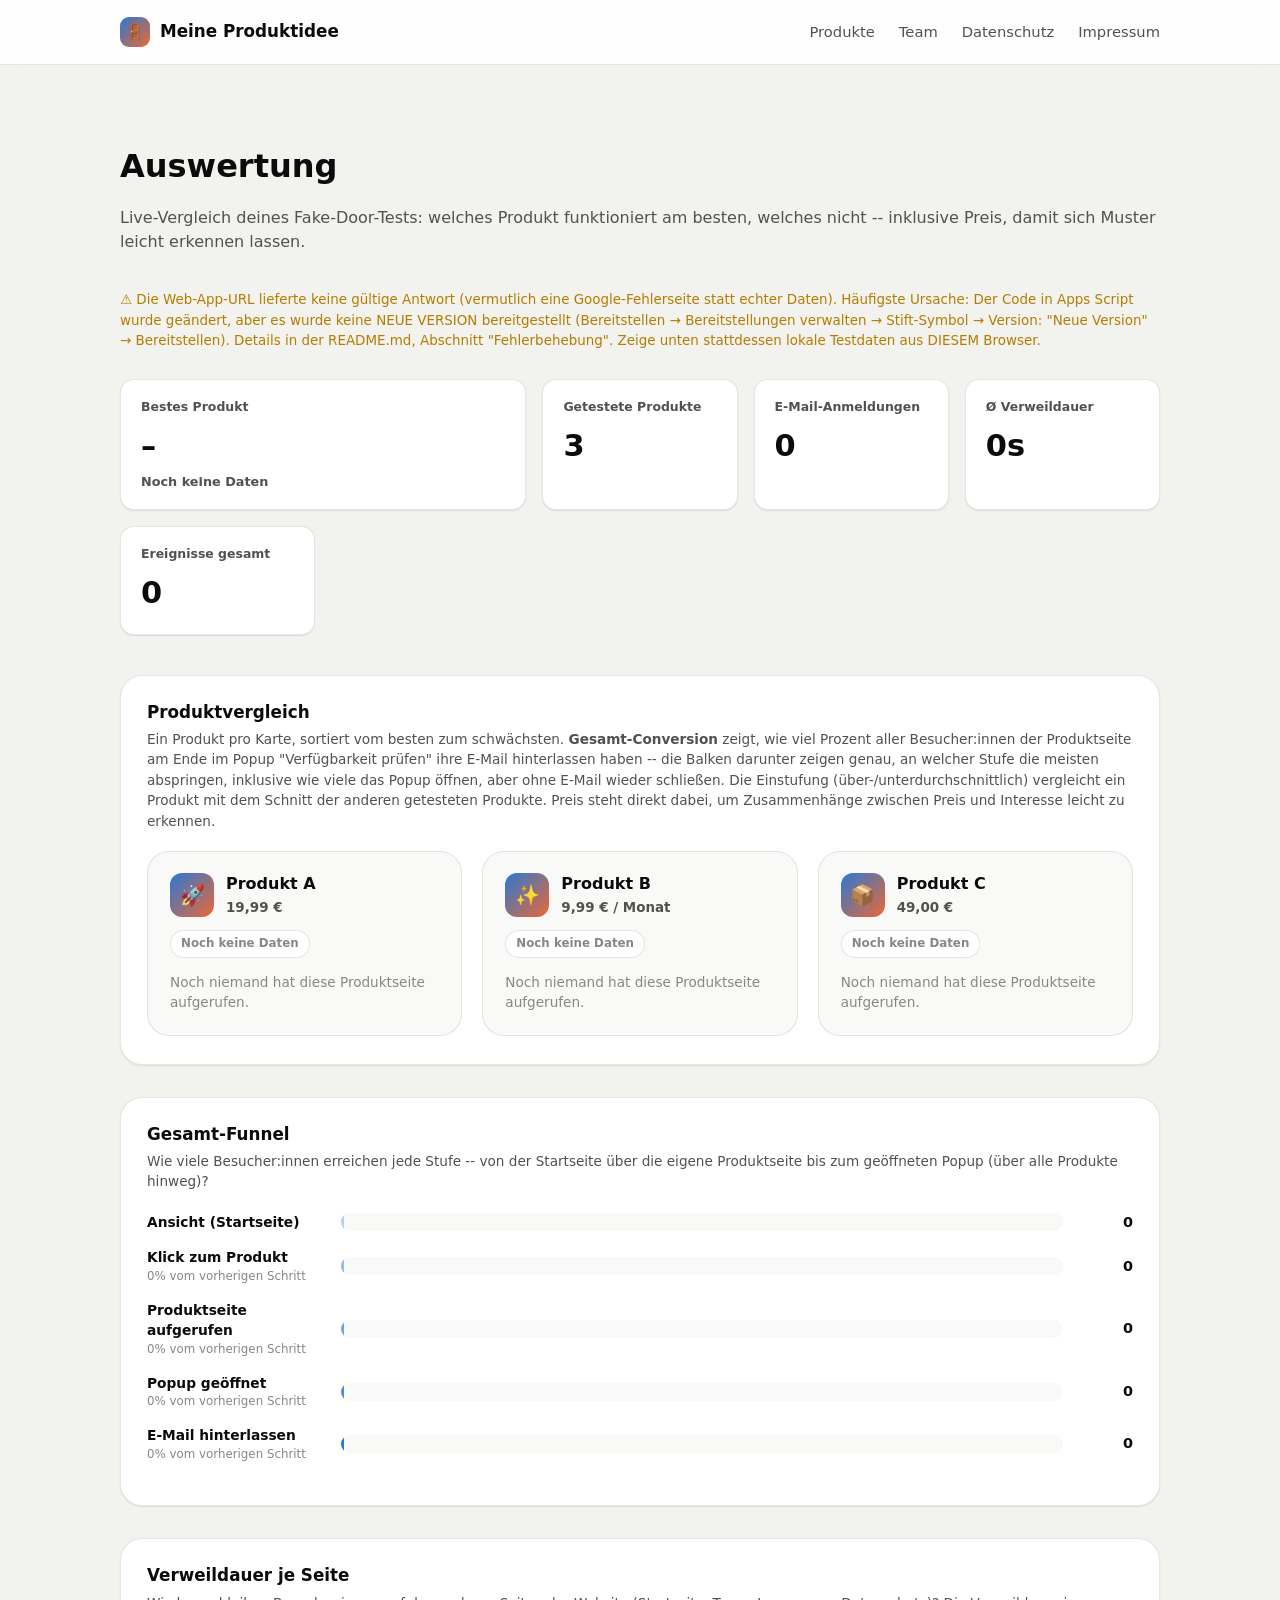
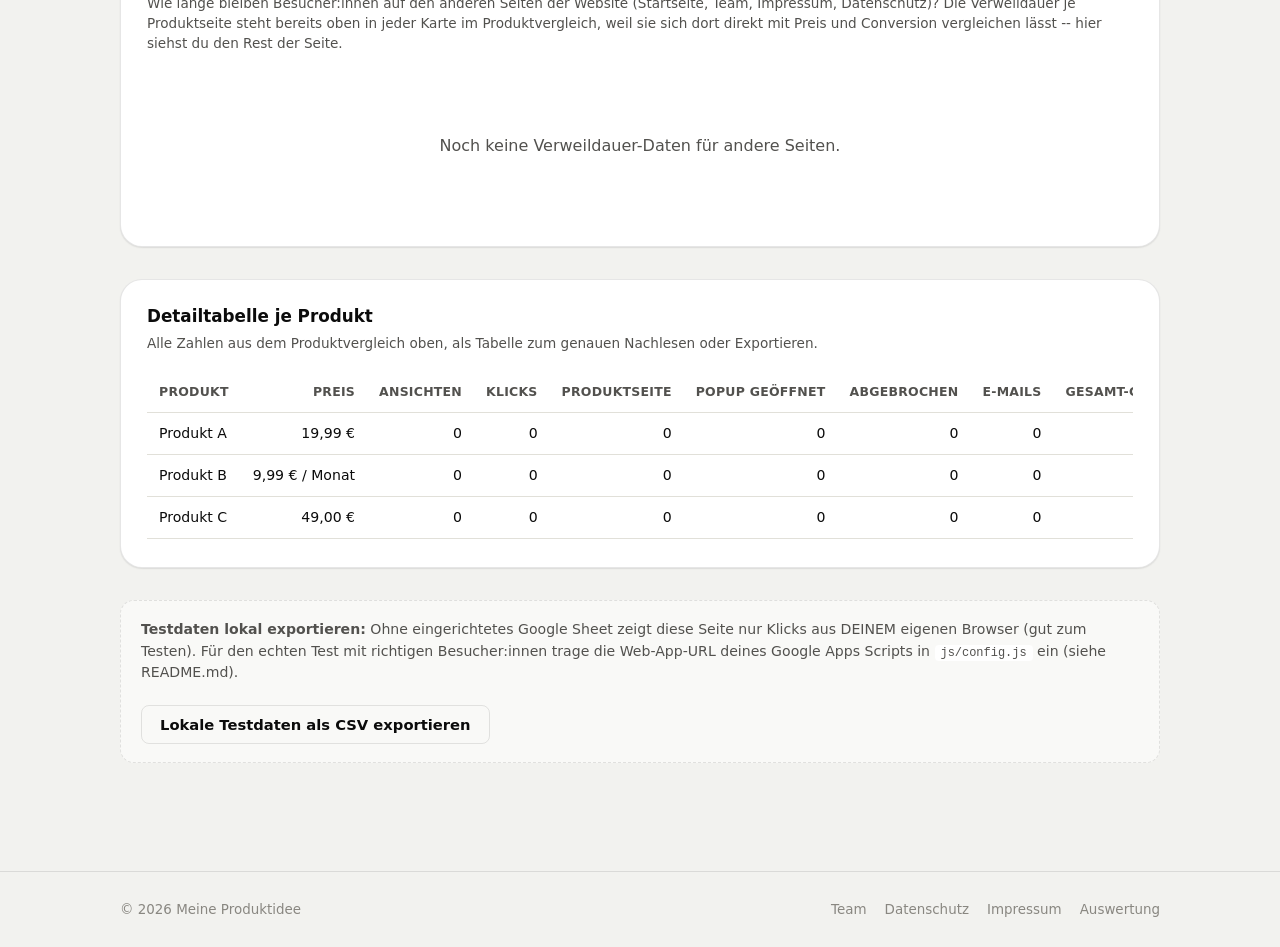
==== commit 2c548c60: "track better time" ====
--- a/auswertung.html
+++ b/auswertung.html
@@ -73,6 +73,16 @@
     </div>
 
     <div class="viz-card">
+      <h2>Verweildauer je Seite</h2>
+      <p class="viz-sub">
+        Wie lange bleiben Besucher:innen auf den anderen Seiten der Website (Startseite, Team, Impressum,
+        Datenschutz)? Die Verweildauer je Produktseite steht bereits oben in jeder Karte im Produktvergleich,
+        weil sie sich dort direkt mit Preis und Conversion vergleichen lässt -- hier siehst du den Rest der Seite.
+      </p>
+      <div id="pageDurationBars"></div>
+    </div>
+
+    <div class="viz-card">
       <h2>Detailtabelle je Produkt</h2>
       <p class="viz-sub">Alle Zahlen aus dem Produktvergleich oben, als Tabelle zum genauen Nachlesen oder Exportieren.</p>
       <div class="data-table-wrap">
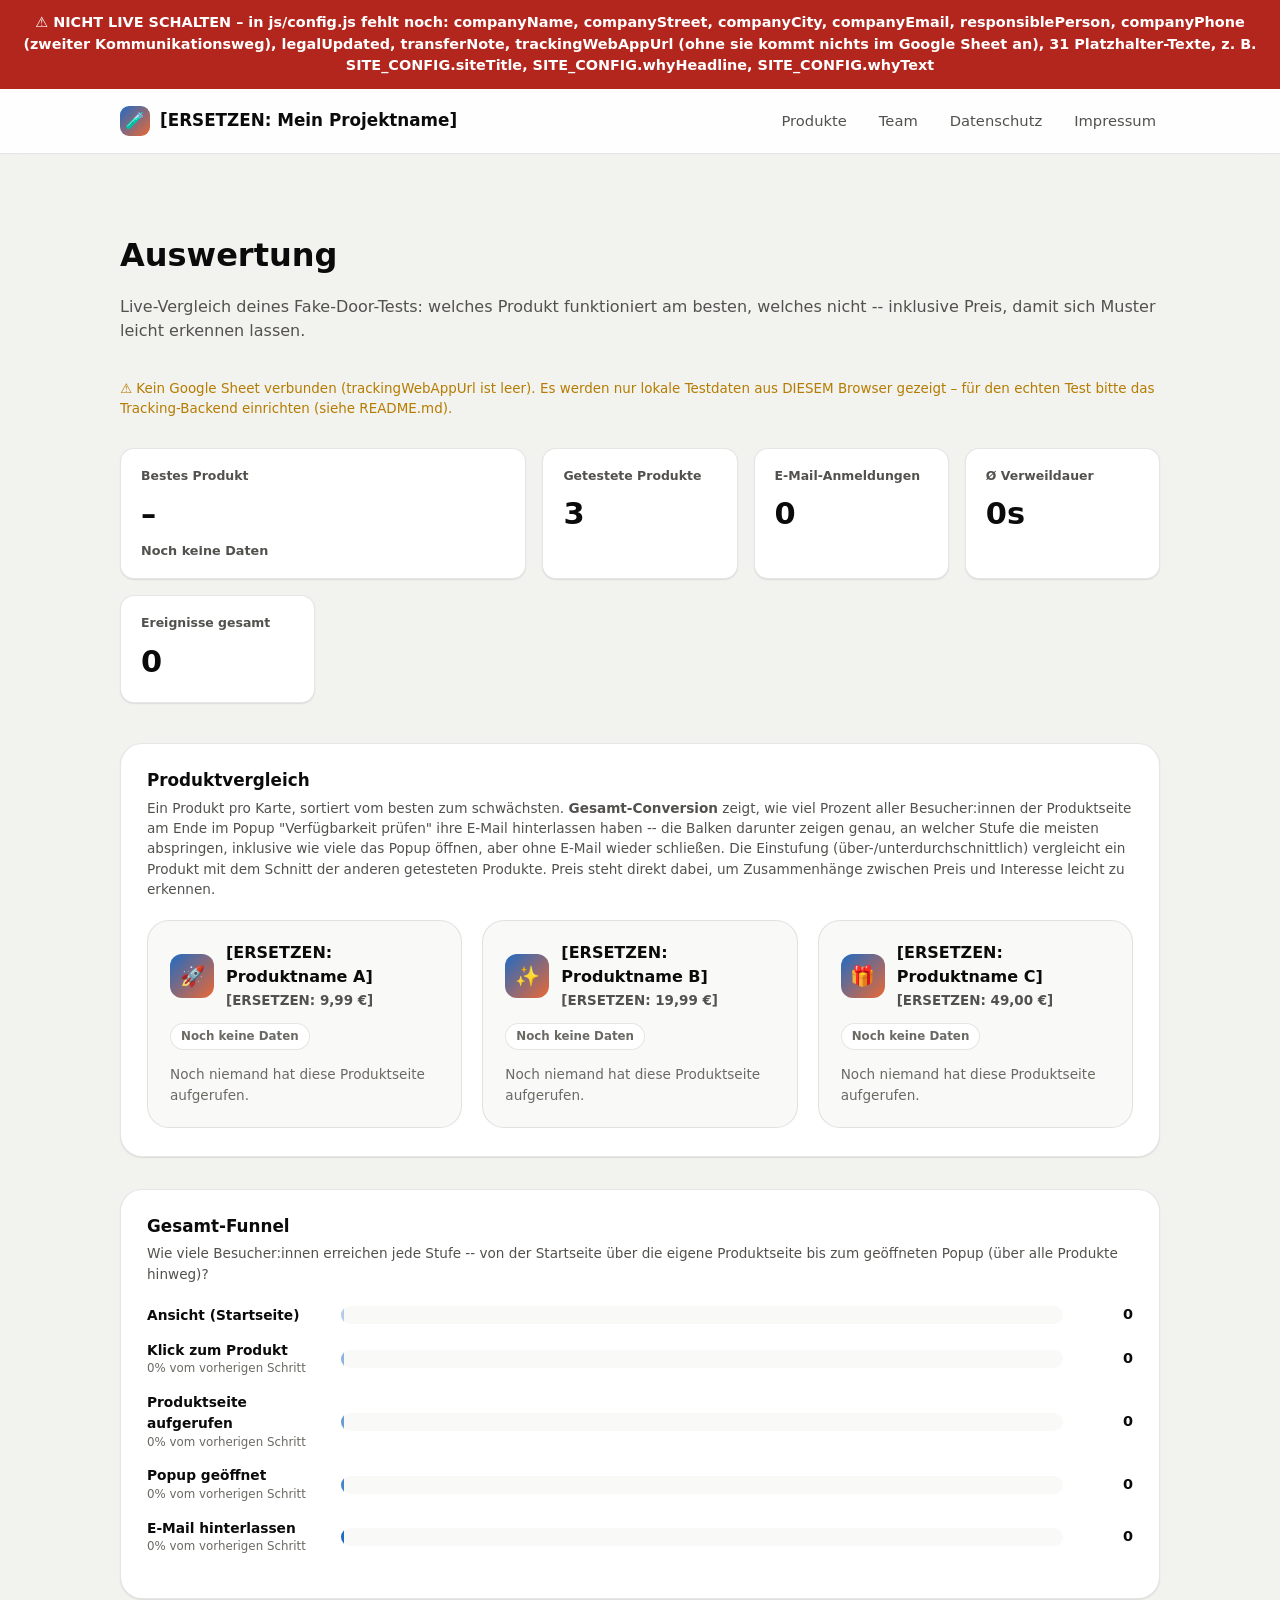
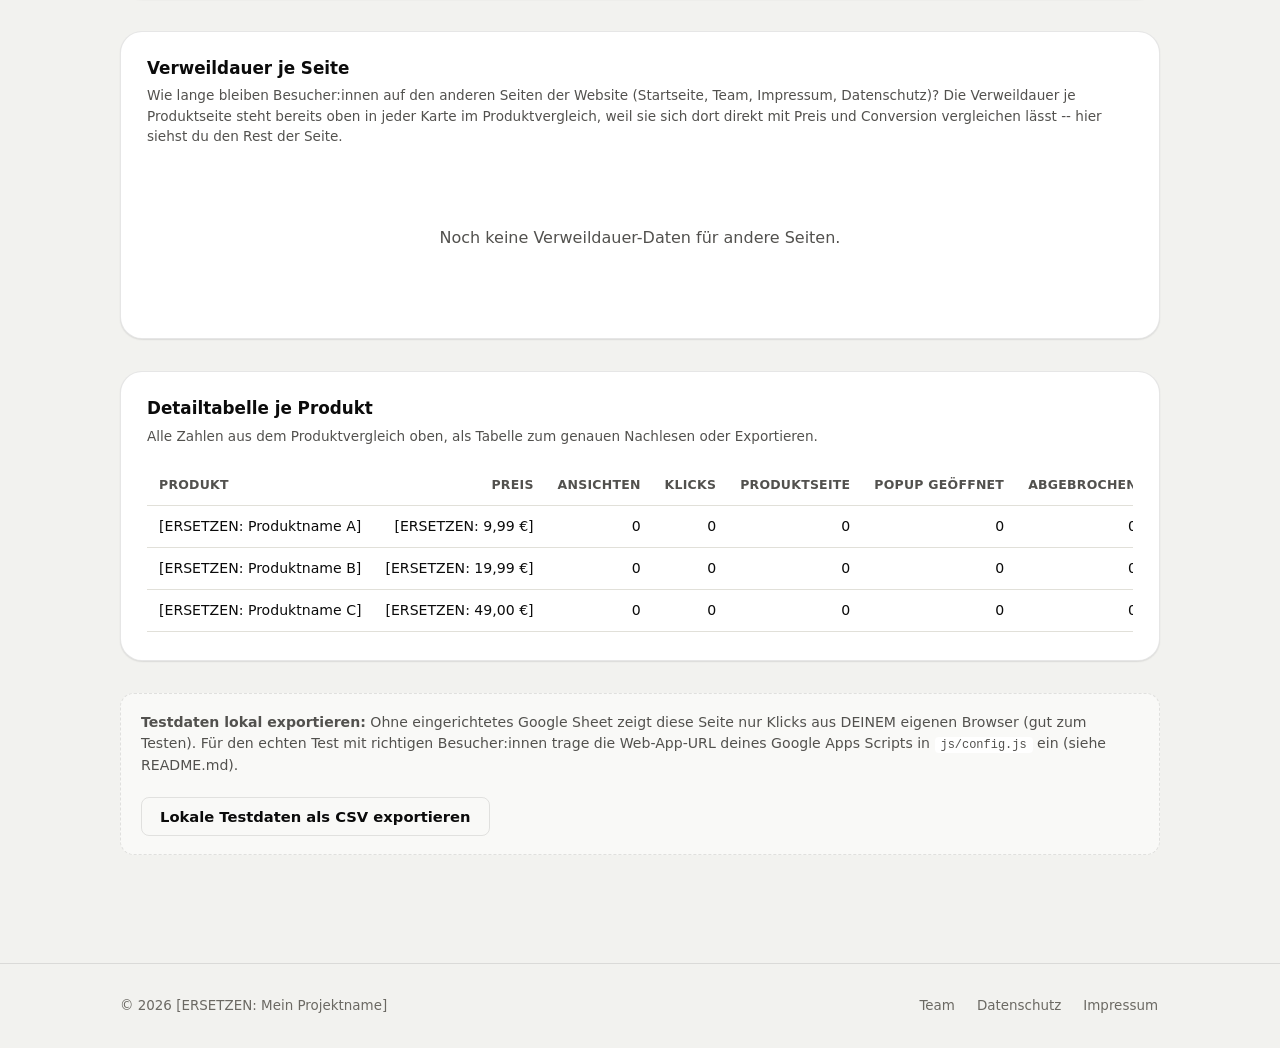
==== commit b433e830: "update content and laws" ====
--- a/auswertung.html
+++ b/auswertung.html
@@ -4,9 +4,14 @@
 <meta charset="UTF-8">
 <meta name="viewport" content="width=device-width, initial-scale=1">
 <title>Auswertung – {{siteTitle}}</title>
+<meta name="robots" content="noindex,nofollow">
+<meta http-equiv="Content-Security-Policy" content="default-src 'self'; script-src 'self' https://script.google.com https://script.googleusercontent.com; style-src 'self' 'unsafe-inline'; img-src 'self' data:; connect-src 'self' https://script.google.com https://script.googleusercontent.com; object-src 'none'; base-uri 'none'; form-action 'none'">
+<link rel="icon" href="data:image/svg+xml,%3Csvg xmlns='http://www.w3.org/2000/svg' viewBox='0 0 100 100'%3E%3Ctext y='.9em' font-size='90'%3E🚪%3C/text%3E%3C/svg%3E">
 <link rel="stylesheet" href="css/style.css">
 </head>
 <body>
+<a class="skip-link" href="#main">Zum Inhalt springen</a>
+<noscript><div class="config-warning">Diese Seite benötigt JavaScript, um ihre Inhalte anzuzeigen. Bitte aktiviere JavaScript in deinem Browser.</div></noscript>
 
 <header class="site-header">
   <div class="container">
@@ -23,6 +28,7 @@
   </div>
 </header>
 
+<main id="main">
 <div class="page-content">
   <div class="container">
     <h1>Auswertung</h1>
@@ -115,6 +121,7 @@
     </div>
   </div>
 </div>
+</main>
 
 <footer class="site-footer">
   <div class="container">
@@ -123,7 +130,6 @@
       <a href="team.html">Team</a>
       <a href="datenschutz.html">Datenschutz</a>
       <a href="impressum.html">Impressum</a>
-      <a href="auswertung.html">Auswertung</a>
     </nav>
   </div>
 </footer>
@@ -132,6 +138,5 @@
 <script src="js/tracking.js"></script>
 <script src="js/app.js"></script>
 <script src="js/stats.js"></script>
-<script>document.getElementById("year").textContent = new Date().getFullYear();</script>
 </body>
 </html>
--- a/css/style.css
+++ b/css/style.css
@@ -9,7 +9,7 @@
   color-scheme: light;
 
   /* Marke – hier deine Hauptfarbe eintragen (Hex-Code) */
-  --brand: #2a78d6;
+  --brand: #1f6bc4;
   --brand-dark: #184f95;
   --brand-contrast: #ffffff;
   --accent: #eb6834;
@@ -21,7 +21,7 @@
   --page-plane: #f2f2ef;
   --text-primary: #0b0b0b;
   --text-secondary: #52514e;
-  --muted: #898781;
+  --muted: #6b6963;
   --gridline: #e1e0d9;
   --border: rgba(11, 11, 11, 0.1);
 
@@ -126,6 +126,8 @@
   color: var(--text-secondary);
   font-size: 0.92rem;
   font-weight: 500;
+  display: inline-block;
+  padding: 6px 4px; /* Touch-Ziel >= 24 px (WCAG 2.5.8) */
 }
 .nav-links a:hover { color: var(--text-primary); text-decoration: none; }
 
@@ -249,29 +251,22 @@
 }
 
 /* ---------- Popup: "Verfügbarkeit prüfen" / E-Mail hinterlassen ---------- */
-.modal-overlay {
-  position: fixed;
-  inset: 0;
-  background: rgba(11, 11, 11, 0.55);
-  display: none;
-  align-items: center;
-  justify-content: center;
-  padding: 20px;
-  z-index: 100;
-}
-.modal-overlay.open { display: flex; }
-.modal-card {
-  background: var(--surface-1);
+dialog.modal-card {
+  background: var(--surface-1);
+  color: var(--text-primary);
+  border: none;
   border-radius: var(--radius-lg);
   max-width: 440px;
-  width: 100%;
+  width: calc(100% - 40px);
   max-height: 92vh;
   overflow-y: auto;
   box-shadow: var(--shadow-lg);
-  padding: 26px 26px 28px;
-  position: relative;
-  animation: modal-in 0.18s ease;
-}
+  padding: 0;
+  margin: auto;
+}
+dialog.modal-card[open] { animation: modal-in 0.18s ease; }
+dialog.modal-card::backdrop { background: rgba(11, 11, 11, 0.55); }
+.modal-inner { padding: 26px 26px 28px; position: relative; }
 @keyframes modal-in {
   from { opacity: 0; transform: translateY(8px) scale(0.98); }
   to { opacity: 1; transform: translateY(0) scale(1); }
@@ -549,7 +544,7 @@
   justify-content: space-between;
 }
 .site-footer nav { display: flex; gap: 18px; flex-wrap: wrap; }
-.site-footer a { color: var(--muted); }
+.site-footer a { color: var(--muted); display: inline-block; padding: 4px 2px; }
 
 /* ---------- Consent banner ---------- */
 .consent-banner {
@@ -566,8 +561,13 @@
   padding: 18px 20px;
   z-index: 200;
   display: none;
+  max-height: 45vh;
+  overflow-y: auto;
 }
 .consent-banner.open { display: block; }
+.consent-banner details { margin: 0 0 12px; font-size: 0.82rem; color: var(--text-secondary); }
+.consent-banner details p { margin: 6px 0 0; font-size: inherit; }
+.consent-banner summary { cursor: pointer; padding: 4px 0; }
 .consent-banner p {
   margin: 0 0 12px;
   font-size: 0.86rem;
@@ -587,6 +587,20 @@
 }
 @keyframes spin { to { transform: rotate(360deg); } }
 
+.skip-link {
+  position: absolute;
+  left: 8px;
+  top: -60px;
+  z-index: 300;
+  background: var(--surface-1);
+  color: var(--text-primary);
+  padding: 8px 14px;
+  border-radius: var(--radius-sm);
+  border: 2px solid var(--brand);
+}
+.skip-link:focus { top: 8px; }
+.reveal-title:focus { outline: none; }
+
 .visually-hidden {
   position: absolute;
   width: 1px;
@@ -839,3 +853,31 @@
   border-radius: 4px;
   font-size: 0.85em;
 }
+
+/* ---------- Test-Hinweis (Transparenz: kein echtes Angebot) & Konfig-Warnung ---------- */
+.test-notice {
+  background: #fff4d6;
+  color: #4a3800;
+  border-bottom: 1px solid #e0c46c;
+  padding: 10px 16px;
+  font-size: 0.9rem;
+  text-align: center;
+}
+.config-warning {
+  background: #b3261e;
+  color: #fff;
+  padding: 12px 16px;
+  font-size: 0.9rem;
+  font-weight: 600;
+  text-align: center;
+}
+.unavailable { margin: 0 0 10px; font-size: 0.9rem; font-weight: 700; color: var(--text-primary); }
+.price-label {
+  display: block;
+  font-size: 0.7rem;
+  font-weight: 500;
+  color: var(--muted);
+}
+
+/* Lange deutsche Wörter ("Datenschutzerklärung") dürfen auf schmalen Handys umbrechen statt die Seite zu verbreitern */
+h1, h2, h3 { overflow-wrap: anywhere; hyphens: auto; }
